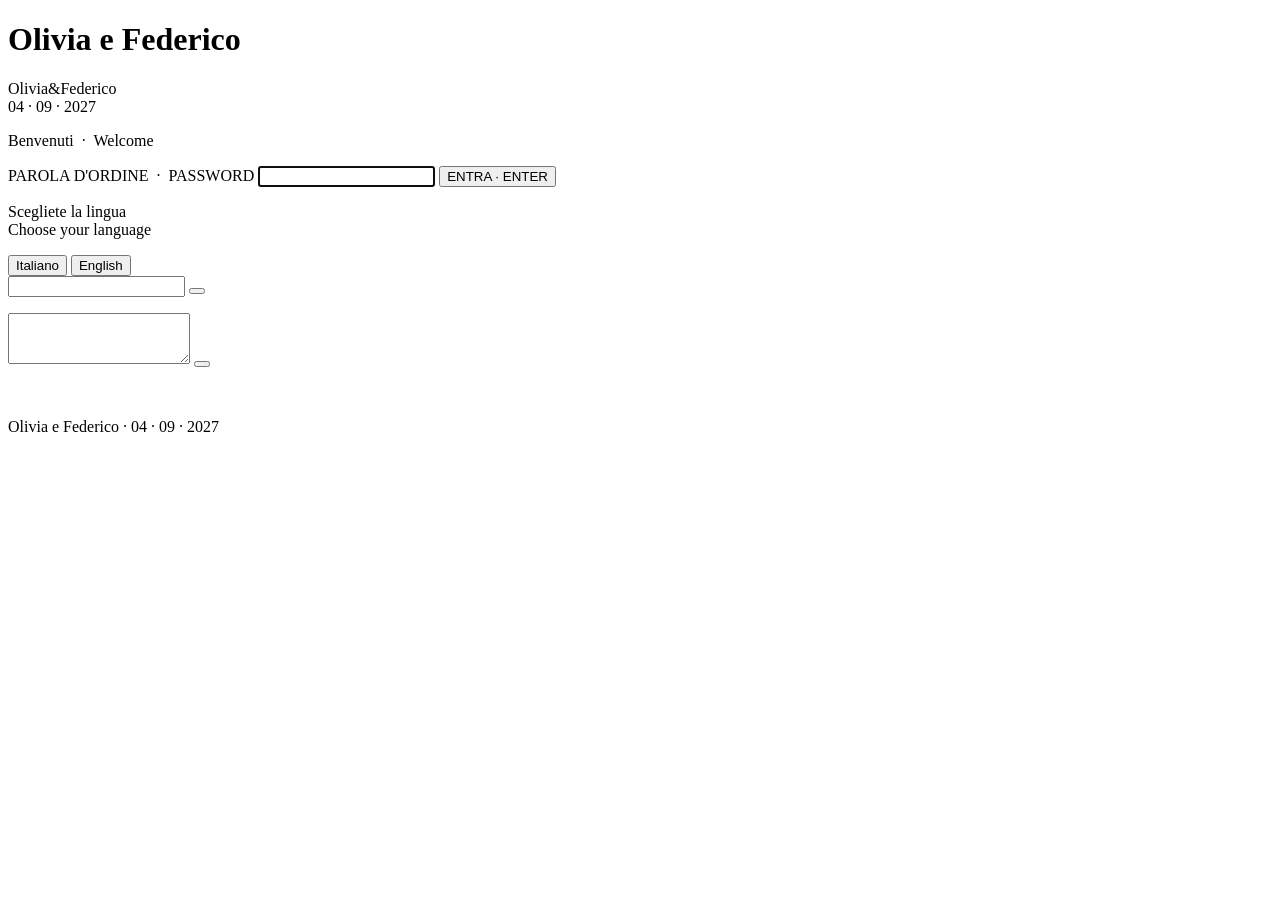
==== index.html @ d7fbd03f "Add files via upload" ====
<!DOCTYPE html>
<html xmlns="http://www.w3.org/1999/xhtml" lang="en" xml:lang="en"><head>

<meta charset="utf-8">
<meta name="generator" content="quarto-1.6.40">

<meta name="viewport" content="width=device-width, initial-scale=1.0, user-scalable=yes">


<title>Olivia &amp; Federico · 04.09.2027</title>
<style>
code{white-space: pre-wrap;}
span.smallcaps{font-variant: small-caps;}
div.columns{display: flex; gap: min(4vw, 1.5em);}
div.column{flex: auto; overflow-x: auto;}
div.hanging-indent{margin-left: 1.5em; text-indent: -1.5em;}
ul.task-list{list-style: none;}
ul.task-list li input[type="checkbox"] {
  width: 0.8em;
  margin: 0 0.8em 0.2em -1em; /* quarto-specific, see https://github.com/quarto-dev/quarto-cli/issues/4556 */ 
  vertical-align: middle;
}
</style>


<script src="site_libs/quarto-nav/quarto-nav.js"></script>
<link href="./images/plane.svg" rel="icon" type="image/svg+xml">
<script src="site_libs/clipboard/clipboard.min.js"></script>
<script src="site_libs/quarto-html/quarto.js"></script>
<script src="site_libs/quarto-html/popper.min.js"></script>
<script src="site_libs/quarto-html/tippy.umd.min.js"></script>
<link href="site_libs/quarto-html/tippy.css" rel="stylesheet">
<link href="site_libs/quarto-html/quarto-syntax-highlighting-549806ee2085284f45b00abea8c6df48.css" rel="stylesheet" id="quarto-text-highlighting-styles">
<script src="site_libs/bootstrap/bootstrap.min.js"></script>
<link href="site_libs/bootstrap/bootstrap-icons.css" rel="stylesheet">
<link href="site_libs/bootstrap/bootstrap-ee5cda136cd0806964773a102e6d880b.min.css" rel="stylesheet" append-hash="true" id="quarto-bootstrap" data-mode="light">
<link rel="stylesheet" href="assets/classic.css">
<script id="quarto-search-options" type="application/json">{
  "language": {
    "search-no-results-text": "No results",
    "search-matching-documents-text": "matching documents",
    "search-copy-link-title": "Copy link to search",
    "search-hide-matches-text": "Hide additional matches",
    "search-more-match-text": "more match in this document",
    "search-more-matches-text": "more matches in this document",
    "search-clear-button-title": "Clear",
    "search-text-placeholder": "",
    "search-detached-cancel-button-title": "Cancel",
    "search-submit-button-title": "Submit",
    "search-label": "Search"
  }
}</script>
<style>html{ scroll-behavior: smooth; }</style>


</head>

<body class="page-gate">

<div id="quarto-search-results"></div>
<!-- content -->
<div id="quarto-content" class="quarto-container page-columns page-rows-contents page-layout-full">
<!-- sidebar -->
<!-- margin-sidebar -->
    
<!-- main -->
<main class="content column-page" id="quarto-document-content">

<header id="title-block-header" class="quarto-title-block default">
<div class="quarto-title">
<h1 class="title">Olivia e Federico</h1>
</div>



<div class="quarto-title-meta column-page">

    
  
    
  </div>
  


</header>


<div class="gate">
  <div class="gate-card">
    <div class="names-script gate-script" role="img" aria-label="Olivia &amp; Federico"><span>Olivia</span><span class="amp">&amp;</span><span>Federico</span></div>
    <div class="gate-date">04 · 09 · 2027</div>

    <!-- STEP 1 · password -->
    <section class="step" id="step-pw">
      <p class="gate-lead">Benvenuti &nbsp;·&nbsp; Welcome</p>
      <form id="form-pw" autocomplete="off">
        <label for="pw" class="gate-label">PAROLA D'ORDINE &nbsp;·&nbsp; PASSWORD</label>
        <input id="pw" type="password" class="gate-input" autofocus>
        <p id="pw-err" class="gate-err" hidden>Non è quella giusta… riprovate! &nbsp;·&nbsp; Not quite… try again!</p>
        <button type="submit" class="btn-ink">ENTRA · ENTER</button>
      </form>
    </section>

    <!-- STEP 2 · language -->
    <section class="step" id="step-lang">
      <p class="gate-lead">Scegliete la lingua<br>Choose your language</p>
      <div class="lang-choice">
        <button type="button" data-lang="it"><img src="images/flag-it.svg" alt=""><span>Italiano</span></button>
        <button type="button" data-lang="en"><img src="images/flag-us.svg" alt=""><span>English</span></button>
      </div>
    </section>

    <!-- STEP 3 · who are you -->
    <section class="step" id="step-name">
      <form id="form-name" autocomplete="on">
        <label for="name" class="gate-label" data-t="name"></label>
        <input id="name" type="text" class="gate-input" data-ph="namePh" autocomplete="name">
        <p id="name-err" class="gate-err" hidden data-t="err"></p>
        <button type="submit" class="btn-ink" data-t="next"></button>
      </form>
    </section>

    <!-- STEP 4 · the fun question -->
    <section class="step" id="step-q">
      <p class="gate-hello" id="q-hello"></p>
      <form id="form-q">
        <label for="answer" class="gate-label" data-t="q"></label>
        <p class="gate-question" id="q-text"></p>
        <textarea id="answer" class="gate-input" rows="3" data-ph="ansPh"></textarea>
        <button type="submit" class="btn-ink" data-t="answerBtn"></button>
        <p><a href="#" id="skip" class="gate-skip" data-t="skip"></a></p>
      </form>
      <div id="q-result" hidden>
        <p class="gate-reply" id="q-reply"></p>
        <p class="gate-right" id="q-right" hidden></p>
        <button type="button" class="btn-ink" id="go" data-t="enter"></button>
      </div>
    </section>
  </div>
</div>



</main> <!-- /main -->
<script id="quarto-html-after-body" type="application/javascript">
window.document.addEventListener("DOMContentLoaded", function (event) {
  const toggleBodyColorMode = (bsSheetEl) => {
    const mode = bsSheetEl.getAttribute("data-mode");
    const bodyEl = window.document.querySelector("body");
    if (mode === "dark") {
      bodyEl.classList.add("quarto-dark");
      bodyEl.classList.remove("quarto-light");
    } else {
      bodyEl.classList.add("quarto-light");
      bodyEl.classList.remove("quarto-dark");
    }
  }
  const toggleBodyColorPrimary = () => {
    const bsSheetEl = window.document.querySelector("link#quarto-bootstrap");
    if (bsSheetEl) {
      toggleBodyColorMode(bsSheetEl);
    }
  }
  toggleBodyColorPrimary();  
  const isCodeAnnotation = (el) => {
    for (const clz of el.classList) {
      if (clz.startsWith('code-annotation-')) {                     
        return true;
      }
    }
    return false;
  }
  const onCopySuccess = function(e) {
    // button target
    const button = e.trigger;
    // don't keep focus
    button.blur();
    // flash "checked"
    button.classList.add('code-copy-button-checked');
    var currentTitle = button.getAttribute("title");
    button.setAttribute("title", "Copied!");
    let tooltip;
    if (window.bootstrap) {
      button.setAttribute("data-bs-toggle", "tooltip");
      button.setAttribute("data-bs-placement", "left");
      button.setAttribute("data-bs-title", "Copied!");
      tooltip = new bootstrap.Tooltip(button, 
        { trigger: "manual", 
          customClass: "code-copy-button-tooltip",
          offset: [0, -8]});
      tooltip.show();    
    }
    setTimeout(function() {
      if (tooltip) {
        tooltip.hide();
        button.removeAttribute("data-bs-title");
        button.removeAttribute("data-bs-toggle");
        button.removeAttribute("data-bs-placement");
      }
      button.setAttribute("title", currentTitle);
      button.classList.remove('code-copy-button-checked');
    }, 1000);
    // clear code selection
    e.clearSelection();
  }
  const getTextToCopy = function(trigger) {
      const codeEl = trigger.previousElementSibling.cloneNode(true);
      for (const childEl of codeEl.children) {
        if (isCodeAnnotation(childEl)) {
          childEl.remove();
        }
      }
      return codeEl.innerText;
  }
  const clipboard = new window.ClipboardJS('.code-copy-button:not([data-in-quarto-modal])', {
    text: getTextToCopy
  });
  clipboard.on('success', onCopySuccess);
  if (window.document.getElementById('quarto-embedded-source-code-modal')) {
    const clipboardModal = new window.ClipboardJS('.code-copy-button[data-in-quarto-modal]', {
      text: getTextToCopy,
      container: window.document.getElementById('quarto-embedded-source-code-modal')
    });
    clipboardModal.on('success', onCopySuccess);
  }
    var localhostRegex = new RegExp(/^(?:http|https):\/\/localhost\:?[0-9]*\//);
    var mailtoRegex = new RegExp(/^mailto:/);
      var filterRegex = new RegExp('/' + window.location.host + '/');
    var isInternal = (href) => {
        return filterRegex.test(href) || localhostRegex.test(href) || mailtoRegex.test(href);
    }
    // Inspect non-navigation links and adorn them if external
 	var links = window.document.querySelectorAll('a[href]:not(.nav-link):not(.navbar-brand):not(.toc-action):not(.sidebar-link):not(.sidebar-item-toggle):not(.pagination-link):not(.no-external):not([aria-hidden]):not(.dropdown-item):not(.quarto-navigation-tool):not(.about-link)');
    for (var i=0; i<links.length; i++) {
      const link = links[i];
      if (!isInternal(link.href)) {
        // undo the damage that might have been done by quarto-nav.js in the case of
        // links that we want to consider external
        if (link.dataset.originalHref !== undefined) {
          link.href = link.dataset.originalHref;
        }
      }
    }
  function tippyHover(el, contentFn, onTriggerFn, onUntriggerFn) {
    const config = {
      allowHTML: true,
      maxWidth: 500,
      delay: 100,
      arrow: false,
      appendTo: function(el) {
          return el.parentElement;
      },
      interactive: true,
      interactiveBorder: 10,
      theme: 'quarto',
      placement: 'bottom-start',
    };
    if (contentFn) {
      config.content = contentFn;
    }
    if (onTriggerFn) {
      config.onTrigger = onTriggerFn;
    }
    if (onUntriggerFn) {
      config.onUntrigger = onUntriggerFn;
    }
    window.tippy(el, config); 
  }
  const noterefs = window.document.querySelectorAll('a[role="doc-noteref"]');
  for (var i=0; i<noterefs.length; i++) {
    const ref = noterefs[i];
    tippyHover(ref, function() {
      // use id or data attribute instead here
      let href = ref.getAttribute('data-footnote-href') || ref.getAttribute('href');
      try { href = new URL(href).hash; } catch {}
      const id = href.replace(/^#\/?/, "");
      const note = window.document.getElementById(id);
      if (note) {
        return note.innerHTML;
      } else {
        return "";
      }
    });
  }
  const xrefs = window.document.querySelectorAll('a.quarto-xref');
  const processXRef = (id, note) => {
    // Strip column container classes
    const stripColumnClz = (el) => {
      el.classList.remove("page-full", "page-columns");
      if (el.children) {
        for (const child of el.children) {
          stripColumnClz(child);
        }
      }
    }
    stripColumnClz(note)
    if (id === null || id.startsWith('sec-')) {
      // Special case sections, only their first couple elements
      const container = document.createElement("div");
      if (note.children && note.children.length > 2) {
        container.appendChild(note.children[0].cloneNode(true));
        for (let i = 1; i < note.children.length; i++) {
          const child = note.children[i];
          if (child.tagName === "P" && child.innerText === "") {
            continue;
          } else {
            container.appendChild(child.cloneNode(true));
            break;
          }
        }
        if (window.Quarto?.typesetMath) {
          window.Quarto.typesetMath(container);
        }
        return container.innerHTML
      } else {
        if (window.Quarto?.typesetMath) {
          window.Quarto.typesetMath(note);
        }
        return note.innerHTML;
      }
    } else {
      // Remove any anchor links if they are present
      const anchorLink = note.querySelector('a.anchorjs-link');
      if (anchorLink) {
        anchorLink.remove();
      }
      if (window.Quarto?.typesetMath) {
        window.Quarto.typesetMath(note);
      }
      if (note.classList.contains("callout")) {
        return note.outerHTML;
      } else {
        return note.innerHTML;
      }
    }
  }
  for (var i=0; i<xrefs.length; i++) {
    const xref = xrefs[i];
    tippyHover(xref, undefined, function(instance) {
      instance.disable();
      let url = xref.getAttribute('href');
      let hash = undefined; 
      if (url.startsWith('#')) {
        hash = url;
      } else {
        try { hash = new URL(url).hash; } catch {}
      }
      if (hash) {
        const id = hash.replace(/^#\/?/, "");
        const note = window.document.getElementById(id);
        if (note !== null) {
          try {
            const html = processXRef(id, note.cloneNode(true));
            instance.setContent(html);
          } finally {
            instance.enable();
            instance.show();
          }
        } else {
          // See if we can fetch this
          fetch(url.split('#')[0])
          .then(res => res.text())
          .then(html => {
            const parser = new DOMParser();
            const htmlDoc = parser.parseFromString(html, "text/html");
            const note = htmlDoc.getElementById(id);
            if (note !== null) {
              const html = processXRef(id, note);
              instance.setContent(html);
            } 
          }).finally(() => {
            instance.enable();
            instance.show();
          });
        }
      } else {
        // See if we can fetch a full url (with no hash to target)
        // This is a special case and we should probably do some content thinning / targeting
        fetch(url)
        .then(res => res.text())
        .then(html => {
          const parser = new DOMParser();
          const htmlDoc = parser.parseFromString(html, "text/html");
          const note = htmlDoc.querySelector('main.content');
          if (note !== null) {
            // This should only happen for chapter cross references
            // (since there is no id in the URL)
            // remove the first header
            if (note.children.length > 0 && note.children[0].tagName === "HEADER") {
              note.children[0].remove();
            }
            const html = processXRef(null, note);
            instance.setContent(html);
          } 
        }).finally(() => {
          instance.enable();
          instance.show();
        });
      }
    }, function(instance) {
    });
  }
      let selectedAnnoteEl;
      const selectorForAnnotation = ( cell, annotation) => {
        let cellAttr = 'data-code-cell="' + cell + '"';
        let lineAttr = 'data-code-annotation="' +  annotation + '"';
        const selector = 'span[' + cellAttr + '][' + lineAttr + ']';
        return selector;
      }
      const selectCodeLines = (annoteEl) => {
        const doc = window.document;
        const targetCell = annoteEl.getAttribute("data-target-cell");
        const targetAnnotation = annoteEl.getAttribute("data-target-annotation");
        const annoteSpan = window.document.querySelector(selectorForAnnotation(targetCell, targetAnnotation));
        const lines = annoteSpan.getAttribute("data-code-lines").split(",");
        const lineIds = lines.map((line) => {
          return targetCell + "-" + line;
        })
        let top = null;
        let height = null;
        let parent = null;
        if (lineIds.length > 0) {
            //compute the position of the single el (top and bottom and make a div)
            const el = window.document.getElementById(lineIds[0]);
            top = el.offsetTop;
            height = el.offsetHeight;
            parent = el.parentElement.parentElement;
          if (lineIds.length > 1) {
            const lastEl = window.document.getElementById(lineIds[lineIds.length - 1]);
            const bottom = lastEl.offsetTop + lastEl.offsetHeight;
            height = bottom - top;
          }
          if (top !== null && height !== null && parent !== null) {
            // cook up a div (if necessary) and position it 
            let div = window.document.getElementById("code-annotation-line-highlight");
            if (div === null) {
              div = window.document.createElement("div");
              div.setAttribute("id", "code-annotation-line-highlight");
              div.style.position = 'absolute';
              parent.appendChild(div);
            }
            div.style.top = top - 2 + "px";
            div.style.height = height + 4 + "px";
            div.style.left = 0;
            let gutterDiv = window.document.getElementById("code-annotation-line-highlight-gutter");
            if (gutterDiv === null) {
              gutterDiv = window.document.createElement("div");
              gutterDiv.setAttribute("id", "code-annotation-line-highlight-gutter");
              gutterDiv.style.position = 'absolute';
              const codeCell = window.document.getElementById(targetCell);
              const gutter = codeCell.querySelector('.code-annotation-gutter');
              gutter.appendChild(gutterDiv);
            }
            gutterDiv.style.top = top - 2 + "px";
            gutterDiv.style.height = height + 4 + "px";
          }
          selectedAnnoteEl = annoteEl;
        }
      };
      const unselectCodeLines = () => {
        const elementsIds = ["code-annotation-line-highlight", "code-annotation-line-highlight-gutter"];
        elementsIds.forEach((elId) => {
          const div = window.document.getElementById(elId);
          if (div) {
            div.remove();
          }
        });
        selectedAnnoteEl = undefined;
      };
        // Handle positioning of the toggle
    window.addEventListener(
      "resize",
      throttle(() => {
        elRect = undefined;
        if (selectedAnnoteEl) {
          selectCodeLines(selectedAnnoteEl);
        }
      }, 10)
    );
    function throttle(fn, ms) {
    let throttle = false;
    let timer;
      return (...args) => {
        if(!throttle) { // first call gets through
            fn.apply(this, args);
            throttle = true;
        } else { // all the others get throttled
            if(timer) clearTimeout(timer); // cancel #2
            timer = setTimeout(() => {
              fn.apply(this, args);
              timer = throttle = false;
            }, ms);
        }
      };
    }
      // Attach click handler to the DT
      const annoteDls = window.document.querySelectorAll('dt[data-target-cell]');
      for (const annoteDlNode of annoteDls) {
        annoteDlNode.addEventListener('click', (event) => {
          const clickedEl = event.target;
          if (clickedEl !== selectedAnnoteEl) {
            unselectCodeLines();
            const activeEl = window.document.querySelector('dt[data-target-cell].code-annotation-active');
            if (activeEl) {
              activeEl.classList.remove('code-annotation-active');
            }
            selectCodeLines(clickedEl);
            clickedEl.classList.add('code-annotation-active');
          } else {
            // Unselect the line
            unselectCodeLines();
            clickedEl.classList.remove('code-annotation-active');
          }
        });
      }
  const findCites = (el) => {
    const parentEl = el.parentElement;
    if (parentEl) {
      const cites = parentEl.dataset.cites;
      if (cites) {
        return {
          el,
          cites: cites.split(' ')
        };
      } else {
        return findCites(el.parentElement)
      }
    } else {
      return undefined;
    }
  };
  var bibliorefs = window.document.querySelectorAll('a[role="doc-biblioref"]');
  for (var i=0; i<bibliorefs.length; i++) {
    const ref = bibliorefs[i];
    const citeInfo = findCites(ref);
    if (citeInfo) {
      tippyHover(citeInfo.el, function() {
        var popup = window.document.createElement('div');
        citeInfo.cites.forEach(function(cite) {
          var citeDiv = window.document.createElement('div');
          citeDiv.classList.add('hanging-indent');
          citeDiv.classList.add('csl-entry');
          var biblioDiv = window.document.getElementById('ref-' + cite);
          if (biblioDiv) {
            citeDiv.innerHTML = biblioDiv.innerHTML;
          }
          popup.appendChild(citeDiv);
        });
        return popup.innerHTML;
      });
    }
  }
});
</script>
</div> <!-- /content -->
<footer class="footer">
  <div class="nav-footer">
    <div class="nav-footer-left">
      &nbsp;
    </div>   
    <div class="nav-footer-center">
<p>Olivia e Federico · 04 · 09 · 2027</p>
</div>
    <div class="nav-footer-right">
      &nbsp;
    </div>
  </div>
</footer>
<script src="assets/guests.js"></script>
<script src="assets/guests-data.js"></script>
<script src="assets/site.js"></script>




<script src="site_libs/quarto-html/zenscroll-min.js"></script>
</body></html>
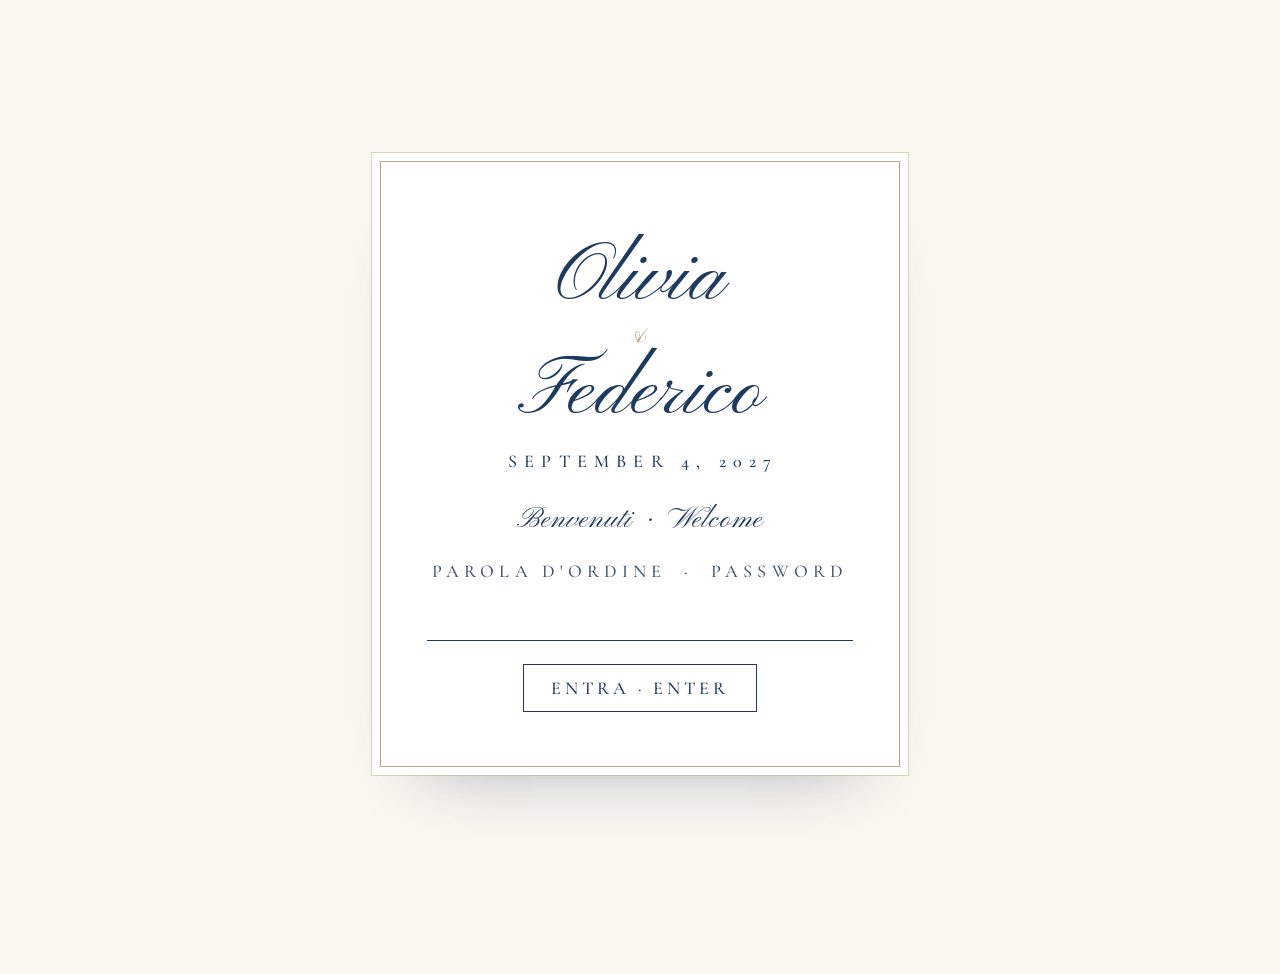
==== commit 3f526a75: "Spell out the date, use Olivia & Federico everywhere, remove Mela question and old honeymoon search " ====
--- a/index.html
+++ b/index.html
@@ -7,7 +7,7 @@
 <meta name="viewport" content="width=device-width, initial-scale=1.0, user-scalable=yes">
 
 
-<title>Olivia &amp; Federico · 04.09.2027</title>
+<title>Olivia &amp; Federico · September 4, 2027</title>
 <style>
 code{white-space: pre-wrap;}
 span.smallcaps{font-variant: small-caps;}
@@ -68,7 +68,7 @@
 
 <header id="title-block-header" class="quarto-title-block default">
 <div class="quarto-title">
-<h1 class="title">Olivia e Federico</h1>
+<h1 class="title">Olivia &amp; Federico</h1>
 </div>
 
 
@@ -88,7 +88,7 @@
 <div class="gate">
   <div class="gate-card">
     <div class="names-script gate-script" role="img" aria-label="Olivia &amp; Federico"><span>Olivia</span><span class="amp">&amp;</span><span>Federico</span></div>
-    <div class="gate-date">04 · 09 · 2027</div>
+    <div class="gate-date">SEPTEMBER 4, 2027</div>
 
     <!-- STEP 1 · password -->
     <section class="step" id="step-pw">
@@ -559,7 +559,7 @@
       &nbsp;
     </div>   
     <div class="nav-footer-center">
-<p>Olivia e Federico · 04 · 09 · 2027</p>
+<p>Olivia &amp; Federico · September 4, 2027</p>
 </div>
     <div class="nav-footer-right">
       &nbsp;
--- a/site_libs/quarto-html/tippy.css
+++ b/site_libs/quarto-html/tippy.css
@@ -0,0 +1 @@
+.tippy-box[data-animation=fade][data-state=hidden]{opacity:0}[data-tippy-root]{max-width:calc(100vw - 10px)}.tippy-box{position:relative;background-color:#333;color:#fff;border-radius:4px;font-size:14px;line-height:1.4;white-space:normal;outline:0;transition-property:transform,visibility,opacity}.tippy-box[data-placement^=top]>.tippy-arrow{bottom:0}.tippy-box[data-placement^=top]>.tippy-arrow:before{bottom:-7px;left:0;border-width:8px 8px 0;border-top-color:initial;transform-origin:center top}.tippy-box[data-placement^=bottom]>.tippy-arrow{top:0}.tippy-box[data-placement^=bottom]>.tippy-arrow:before{top:-7px;left:0;border-width:0 8px 8px;border-bottom-color:initial;transform-origin:center bottom}.tippy-box[data-placement^=left]>.tippy-arrow{right:0}.tippy-box[data-placement^=left]>.tippy-arrow:before{border-width:8px 0 8px 8px;border-left-color:initial;right:-7px;transform-origin:center left}.tippy-box[data-placement^=right]>.tippy-arrow{left:0}.tippy-box[data-placement^=right]>.tippy-arrow:before{left:-7px;border-width:8px 8px 8px 0;border-right-color:initial;transform-origin:center right}.tippy-box[data-inertia][data-state=visible]{transition-timing-function:cubic-bezier(.54,1.5,.38,1.11)}.tippy-arrow{width:16px;height:16px;color:#333}.tippy-arrow:before{content:"";position:absolute;border-color:transparent;border-style:solid}.tippy-content{position:relative;padding:5px 9px;z-index:1}
--- a/site_libs/quarto-html/quarto-syntax-highlighting-549806ee2085284f45b00abea8c6df48.css
+++ b/site_libs/quarto-html/quarto-syntax-highlighting-549806ee2085284f45b00abea8c6df48.css
@@ -0,0 +1,205 @@
+/* quarto syntax highlight colors */
+:root {
+  --quarto-hl-ot-color: #003B4F;
+  --quarto-hl-at-color: #657422;
+  --quarto-hl-ss-color: #20794D;
+  --quarto-hl-an-color: #5E5E5E;
+  --quarto-hl-fu-color: #4758AB;
+  --quarto-hl-st-color: #20794D;
+  --quarto-hl-cf-color: #003B4F;
+  --quarto-hl-op-color: #5E5E5E;
+  --quarto-hl-er-color: #AD0000;
+  --quarto-hl-bn-color: #AD0000;
+  --quarto-hl-al-color: #AD0000;
+  --quarto-hl-va-color: #111111;
+  --quarto-hl-bu-color: inherit;
+  --quarto-hl-ex-color: inherit;
+  --quarto-hl-pp-color: #AD0000;
+  --quarto-hl-in-color: #5E5E5E;
+  --quarto-hl-vs-color: #20794D;
+  --quarto-hl-wa-color: #5E5E5E;
+  --quarto-hl-do-color: #5E5E5E;
+  --quarto-hl-im-color: #00769E;
+  --quarto-hl-ch-color: #20794D;
+  --quarto-hl-dt-color: #AD0000;
+  --quarto-hl-fl-color: #AD0000;
+  --quarto-hl-co-color: #5E5E5E;
+  --quarto-hl-cv-color: #5E5E5E;
+  --quarto-hl-cn-color: #8f5902;
+  --quarto-hl-sc-color: #5E5E5E;
+  --quarto-hl-dv-color: #AD0000;
+  --quarto-hl-kw-color: #003B4F;
+}
+
+/* other quarto variables */
+:root {
+  --quarto-font-monospace: SFMono-Regular, Menlo, Monaco, Consolas, "Liberation Mono", "Courier New", monospace;
+}
+
+pre > code.sourceCode > span {
+  color: #003B4F;
+}
+
+code span {
+  color: #003B4F;
+}
+
+code.sourceCode > span {
+  color: #003B4F;
+}
+
+div.sourceCode,
+div.sourceCode pre.sourceCode {
+  color: #003B4F;
+}
+
+code span.ot {
+  color: #003B4F;
+  font-style: inherit;
+}
+
+code span.at {
+  color: #657422;
+  font-style: inherit;
+}
+
+code span.ss {
+  color: #20794D;
+  font-style: inherit;
+}
+
+code span.an {
+  color: #5E5E5E;
+  font-style: inherit;
+}
+
+code span.fu {
+  color: #4758AB;
+  font-style: inherit;
+}
+
+code span.st {
+  color: #20794D;
+  font-style: inherit;
+}
+
+code span.cf {
+  color: #003B4F;
+  font-weight: bold;
+  font-style: inherit;
+}
+
+code span.op {
+  color: #5E5E5E;
+  font-style: inherit;
+}
+
+code span.er {
+  color: #AD0000;
+  font-style: inherit;
+}
+
+code span.bn {
+  color: #AD0000;
+  font-style: inherit;
+}
+
+code span.al {
+  color: #AD0000;
+  font-style: inherit;
+}
+
+code span.va {
+  color: #111111;
+  font-style: inherit;
+}
+
+code span.bu {
+  font-style: inherit;
+}
+
+code span.ex {
+  font-style: inherit;
+}
+
+code span.pp {
+  color: #AD0000;
+  font-style: inherit;
+}
+
+code span.in {
+  color: #5E5E5E;
+  font-style: inherit;
+}
+
+code span.vs {
+  color: #20794D;
+  font-style: inherit;
+}
+
+code span.wa {
+  color: #5E5E5E;
+  font-style: italic;
+}
+
+code span.do {
+  color: #5E5E5E;
+  font-style: italic;
+}
+
+code span.im {
+  color: #00769E;
+  font-style: inherit;
+}
+
+code span.ch {
+  color: #20794D;
+  font-style: inherit;
+}
+
+code span.dt {
+  color: #AD0000;
+  font-style: inherit;
+}
+
+code span.fl {
+  color: #AD0000;
+  font-style: inherit;
+}
+
+code span.co {
+  color: #5E5E5E;
+  font-style: inherit;
+}
+
+code span.cv {
+  color: #5E5E5E;
+  font-style: italic;
+}
+
+code span.cn {
+  color: #8f5902;
+  font-style: inherit;
+}
+
+code span.sc {
+  color: #5E5E5E;
+  font-style: inherit;
+}
+
+code span.dv {
+  color: #AD0000;
+  font-style: inherit;
+}
+
+code span.kw {
+  color: #003B4F;
+  font-weight: bold;
+  font-style: inherit;
+}
+
+.prevent-inlining {
+  content: "</";
+}
+
+/*# sourceMappingURL=ae99138f4fbc2fb4c9f5e5cd69c22459.css.map */
--- a/assets/classic.css
+++ b/assets/classic.css
@@ -0,0 +1,533 @@
+/* =====================================================================
+   Classic invitation theme
+   Ivory paper, navy ink, fine gold hairlines; Cormorant Garamond for
+   Pinyon Script (copperplate) for titles, Cormorant Garamond for capitals, labels and text. Three text sizes only: --t-lg, --t-md, --t-sm.
+   Loaded after styles.scss on every page (_quarto.yml → css), so it
+   overrides the original illustrated look. Change the palette here.
+   ===================================================================== */
+@import url('https://fonts.googleapis.com/css2?family=Cormorant+Garamond:ital,wght@0,300;0,400;0,500;1,300;1,400&family=Pinyon+Script&family=Parisienne&display=swap');
+
+:root {
+  --paper: #FAF7F0;      /* ivory card stock */
+  --paper-2: #F3EEE4;    /* a shade deeper, for alternate sections */
+  --ink: #1E3A5F;        /* navy ink */
+  --ink-soft: #3E5672;
+  --text: #2B3A4A;
+  --gold: #B9A57A;       /* hairlines and ornaments */
+  --gold-soft: rgba(185, 165, 122, .45);
+  --script: "Pinyon Script", "Parisienne", cursive;   /* ✎ the calligraphy (copperplate) */
+  --caps: "Cormorant Garamond", Georgia, serif;      /* ✎ the capitals, labels and text */
+}
+
+body, .quarto-container, main.content { background: var(--paper) !important; color: var(--text); }
+body { font-family: "EB Garamond", Georgia, serif; }
+
+/* ---------- no cartoon bits ---------- */
+.runners, .runners--couple, .story-runner, .paws, .wave-divider,
+.gate-bg, .gate-ill, .gate-video, .explore-banner { display: none !important; }
+.topnav::after, .navbar::after, .nav-footer::before { display: none !important; background: none !important; }
+.wash-sky::before, .wash-sand::before { background: var(--paper-2) !important; }
+.wash-sky::before, .wash-sand::before { border-top: 1px solid var(--gold-soft); border-bottom: 1px solid var(--gold-soft); }
+
+/* ---------- menu ---------- */
+.topnav {
+  background: rgba(250, 247, 240, .97) !important; backdrop-filter: none;
+  border-bottom: 1px solid var(--gold-soft);
+  font-family: var(--caps); letter-spacing: .14em; text-transform: uppercase; font-size: .86rem; font-weight: 500;
+}
+.topnav a { color: var(--ink) !important; }
+.topnav .brand { font-family: var(--script); text-transform: none; letter-spacing: 0; font-size: 1.9rem; font-weight: 400; }
+.topnav .links a.current { border-bottom: 1px solid var(--gold); }
+.topnav .rsvp-link { border: 1px solid var(--ink); border-radius: 0; padding: .15rem .9rem; }
+.topnav .rsvp-link:hover, .topnav .rsvp-link.current { background: var(--ink); color: var(--paper) !important; }
+.topnav .lang-switch { border: 1px solid var(--gold-soft); border-radius: 0; }
+.topnav .burger span { background: var(--ink); }
+
+/* ---------- headings and sections ---------- */
+.sala > h2, .sala h2 {
+  font-family: var(--caps) !important; font-weight: 300; font-style: normal;
+  font-size: clamp(2.3rem, 5vw, 3.3rem); letter-spacing: .02em; color: var(--ink); line-height: 1.15;
+  margin: .2rem 0 1.6rem;
+}
+.sala > h2::after, .sala h2::after, .ornament {
+  content: ""; display: block; width: 140px; height: 12px; margin: .9rem auto 0;
+  background: url("data:image/svg+xml,%3Csvg xmlns='http://www.w3.org/2000/svg' viewBox='0 0 140 12'%3E%3Cpath d='M0 6H58M82 6H140' stroke='%23B9A57A' stroke-width='1'/%3E%3Cpath d='M70 1L75 6L70 11L65 6Z' fill='none' stroke='%23B9A57A' stroke-width='1'/%3E%3Ccircle cx='61' cy='6' r='1' fill='%23B9A57A'/%3E%3Ccircle cx='79' cy='6' r='1' fill='%23B9A57A'/%3E%3C/svg%3E") center / contain no-repeat;
+}
+.sala-label, .esp-kicker {
+  font-family: var(--caps); text-transform: uppercase; letter-spacing: .32em;
+  font-size: .8rem; font-weight: 500; color: var(--gold) !important; filter: none;
+}
+.lead-text { color: var(--ink-soft); font-size: 1.12rem; }
+h3 { font-family: var(--caps); }
+
+/* ---------- buttons ---------- */
+.btn-ink {
+  font-family: var(--caps); text-transform: uppercase; letter-spacing: .2em; font-weight: 500; font-size: .85rem;
+  border: 1px solid var(--ink); border-radius: 0; color: var(--ink); padding: .5rem 1.4rem; background: transparent;
+}
+.btn-ink:hover, .btn-ink.btn-solid, .rsvp-send { background: var(--ink); color: var(--paper); border-color: var(--ink); }
+.btn-ink.btn-solid:hover, .rsvp-send:hover { background: transparent; color: var(--ink); }
+
+/* ---------- home: the invitation ---------- */
+.hero { padding: 4.5rem 1rem 0; }
+.hero .invitation {
+  max-width: 640px; margin: 0 auto; padding: 3.2rem 2rem 2.8rem; background: #fff;
+  border: 1px solid var(--gold); outline: 1px solid var(--gold-soft); outline-offset: 7px;
+  box-shadow: 0 30px 60px -40px rgba(30, 58, 95, .35);
+}
+.hero .hello { font-family: var(--caps); font-style: italic; font-size: 1.35rem; color: var(--ink-soft); }
+.hero .invite-line, .hero .date, .hero .place {
+  font-family: var(--caps); text-transform: uppercase; color: var(--ink); background: none; font-weight: 500;
+}
+.hero .invite-line { letter-spacing: .3em; font-size: .9rem; line-height: 1.9; }
+.hero .names { width: min(460px, 80vw); margin: 1rem auto .2rem; }
+.hero .date { display: block; letter-spacing: .32em; font-size: 1.15rem; margin: .4rem 0 .5rem; padding: 0; }
+.hero .place { letter-spacing: .28em; font-size: .82rem; color: var(--ink-soft); }
+.hero .countdown { margin-top: 2rem; gap: clamp(1.4rem, 5vw, 3rem); }
+.countdown .num { font-family: var(--caps); font-weight: 300; font-size: 2.6rem; color: var(--ink); }
+.countdown .lbl { font-family: var(--caps); letter-spacing: .25em; font-size: .7rem; color: var(--gold); opacity: 1; }
+.hero-rsvp { margin-top: 2rem; }
+.hero-rsvp .by { font-family: var(--caps); color: var(--ink-soft); }
+.hero-photo { margin: 4rem calc(50% - 50vw) 0; height: min(62vh, 640px); overflow: hidden; position: relative; }
+.hero-photo img { width: 100%; height: 100%; object-fit: cover; display: block; }
+.hero-photo figcaption {
+  position: absolute; left: 0; right: 0; bottom: 1.4rem; text-align: center; color: #fff;
+  font-family: var(--caps); text-transform: uppercase; letter-spacing: .32em; font-size: .8rem;
+  text-shadow: 0 1px 8px rgba(0,0,0,.35);
+}
+
+/* ---------- the day ---------- */
+.event + .event { border-left-color: var(--gold-soft) !important; }
+.events.three .event + .event { border-top-color: var(--gold-soft) !important; }
+.event h3, .info-card h3 { font-family: var(--caps) !important; font-weight: 500; color: var(--ink); }
+.event .time { font-family: var(--caps); color: var(--gold); letter-spacing: .2em; font-weight: 500; }
+.event img.icon { opacity: .85; }
+.eve-note { color: var(--ink-soft); }
+
+/* ---------- cards: straight photo mounts ---------- */
+a.hall .canvas, .frame .canvas, .story-canvas {
+  transform: none !important; border: 0; outline: 1px solid var(--gold-soft); outline-offset: 6px;
+  background: #fff; padding: 10px; box-shadow: 0 22px 40px -30px rgba(30, 58, 95, .5);
+}
+a.hall .canvas { aspect-ratio: 4 / 5; }
+a.hall:hover .canvas { transform: translateY(-3px) !important; }
+a.hall .placard { background: none; border: 0; }
+a.hall .placard .t { font-family: var(--caps); font-size: 1.7rem; font-weight: 400; color: var(--ink); }
+a.hall .placard .s { color: var(--ink-soft); }
+.placard { border-color: var(--gold-soft); }
+.placard .m { font-family: var(--caps); color: var(--gold); text-transform: uppercase; letter-spacing: .25em; }
+
+/* ---------- info cards, schedule, todo notes ---------- */
+.info-card { border: 1px solid var(--gold-soft); border-radius: 0; background: #fff; }
+.info-card h3 { letter-spacing: .22em; font-size: 1.1rem; text-transform: uppercase; }
+.info-card .hotels a { font-family: var(--caps); color: var(--ink); }
+.info-card .hotels li { border-bottom-color: var(--gold-soft); }
+.programma h3 { font-family: var(--caps); font-style: italic; font-weight: 400; color: var(--ink); font-size: 1.8rem; }
+.programma ul, .programma li { border-color: var(--gold-soft); }
+.programma .pt { font-family: var(--caps); color: var(--gold); font-weight: 500; }
+.programma .pw strong { font-family: var(--caps); text-transform: uppercase; letter-spacing: .16em; font-size: .95rem; }
+.todo { border: 1px dashed var(--gold); border-radius: 0; color: var(--ink-soft); }
+
+/* ---------- contacts / footer ---------- */
+.contacts .who { font-family: var(--caps); font-style: italic; font-size: 2rem; color: var(--ink); }
+.signoff { font-family: var(--script); color: var(--ink); font-size: 3.2rem; }
+.nav-footer { border-top: 1px solid var(--gold-soft) !important; background: var(--paper);
+  font-family: var(--caps); text-transform: uppercase; letter-spacing: .3em; color: var(--ink); font-size: .8rem; }
+
+/* ---------- entry page: an invitation card on ivory ---------- */
+.gate { background: var(--paper); padding-bottom: 2rem !important; }
+.gate-card {
+  background: #fff !important; border: 1px solid var(--gold) !important; border-radius: 0 !important;
+  box-shadow: 0 0 0 8px #fff, 0 0 0 9px var(--gold-soft), 0 40px 70px -45px rgba(30, 58, 95, .45) !important;
+  padding: 3rem 2.4rem 2.6rem !important;
+}
+.gate-date { background: none !important; font-family: var(--caps); color: var(--ink); letter-spacing: .4em; font-weight: 500; }
+.gate-lead, .gate-hello { font-family: var(--caps) !important; font-style: italic; color: var(--ink) !important; font-size: 1.7rem !important; }
+.gate-label { font-family: var(--caps); text-transform: uppercase; letter-spacing: .28em; font-size: .8rem; color: var(--ink-soft); }
+.gate-input { border: 0 !important; border-bottom: 1px solid var(--gold) !important; border-radius: 0 !important; background: transparent !important; box-shadow: none !important; }
+.gate-input:focus { border-bottom-color: var(--ink) !important; }
+textarea.gate-input { border: 1px solid var(--gold-soft) !important; }
+.lang-choice button { border: 1px solid var(--gold-soft); border-radius: 0; font-family: var(--caps); text-transform: uppercase; letter-spacing: .2em; color: var(--ink); background: #fff; }
+.lang-choice button:hover { border-color: var(--ink); }
+
+/* ---------- RSVP ---------- */
+.rsvp-card { border: 1px solid var(--gold) !important; outline-color: var(--gold-soft) !important; border-radius: 0 !important; }
+.rsvp-label, .rsvp-summary { font-family: var(--caps); text-transform: uppercase; letter-spacing: .2em; font-size: .85rem; font-weight: 500; color: var(--ink); }
+.rsvp-input { border-radius: 0 !important; border-color: var(--gold-soft) !important; background: var(--paper) !important; }
+.rsvp-choice span { border-radius: 0 !important; border-color: var(--gold-soft) !important; font-family: var(--caps) !important; font-style: italic; font-size: 1.35rem !important; color: var(--ink) !important; }
+.rsvp-choice input:checked + span { background: var(--ink) !important; color: var(--paper) !important; }
+.rsvp-done-title { font-family: var(--caps) !important; font-style: italic; color: var(--ink) !important; }
+.rsvp-summary { background: none !important; }
+
+/* ---------- our story ---------- */
+.story { --st-ink: var(--ink); --st-navy: var(--ink-soft); --st-sky: var(--gold-soft); --st-mist: var(--paper-2); }
+.story-date { font-family: var(--caps) !important; font-style: italic; font-weight: 400; }
+.story-meta { font-family: var(--caps); border-color: var(--gold-soft); color: var(--gold); text-transform: uppercase; letter-spacing: .2em; }
+.story-item { border-left: 1px solid var(--gold-soft) !important; }
+
+/* ---------- fit: menu on laptops, invitation on phones ---------- */
+.topnav .links { gap: 1.1rem; }
+@media (min-width: 1051px) and (max-width: 1320px) {
+  .topnav { font-size: .76rem; letter-spacing: .1em; }
+  .topnav .links { gap: .85rem; }
+  .topnav .brand { font-size: 1.6rem; }
+}
+@media (max-width: 1050px) { .topnav .links { background: var(--paper); } }
+@media (max-width: 560px) {
+  .hero { padding-top: 2.5rem; }
+  .hero .invitation { padding: 2.4rem 1.1rem 2.2rem; outline-offset: 5px; }
+  .hero .invite-line { letter-spacing: .18em; font-size: .8rem; }
+  .hero .date { letter-spacing: .14em; font-size: 1rem; }
+  .hero .place { letter-spacing: .14em; font-size: .74rem; }
+  .btn-ink { letter-spacing: .14em; }
+  .hero-photo { height: 46vh; margin-top: 2.5rem; }
+}
+
+/* ---------- our story: straight, light photo mounts (story.css loads later, hence !important) ---------- */
+.story-canvas { border: 0 !important; outline: 1px solid var(--gold-soft) !important; outline-offset: 6px !important; padding: 10px !important;
+  box-shadow: 0 22px 40px -30px rgba(30, 58, 95, .5) !important; transform: none !important; }
+.story-date { color: var(--ink) !important; }
+.story-meta { background: #fff !important; }
+.hero-rsvp .btn-ink { font-size: .9rem; padding: .6rem 2rem; }
+@media (max-width: 560px) { .hero .date { letter-spacing: .1em; font-size: .92rem; } }
+.hero-photo img { object-position: 50% 30%; }
+.hero-photo { height: auto !important; }
+.hero-photo img { height: min(62vh, 640px); }
+.hero-photo figcaption { position: static; color: var(--gold); text-shadow: none; padding: .9rem 1rem 0; font-size: .74rem; }
+@media (max-width: 560px) { .hero-photo img { height: 42vh; } }
+.contacts a { color: var(--ink); text-decoration: none; border-bottom: 1px solid var(--gold-soft); }
+.contacts a:hover { border-bottom-color: var(--ink); }
+
+/* =====================================================================
+   Formal calligraphy, like a printed ceremony card:
+   spaced serif capitals · large flourished script · spaced capitals
+   ===================================================================== */
+.names-script { font-family: var(--script); color: var(--ink); font-weight: 400; line-height: .95; margin: 1.2rem 0 .4rem; }
+.names-script span { display: block; font-size: clamp(3.6rem, 9vw, 5.6rem); }
+.names-script .amp { font-size: clamp(2rem, 4.5vw, 2.8rem); line-height: 1; margin: .1rem 0 .25rem; color: var(--gold); }
+.gate-script span { font-size: clamp(3rem, 8vw, 4.4rem); }
+.gate-script .amp { font-size: 2rem; }
+.sala > h2, .sala h2 {
+  font-family: var(--script) !important; font-weight: 400; letter-spacing: 0;
+  font-size: clamp(3.2rem, 7vw, 4.8rem); line-height: 1.1;
+}
+.journey-head h2 { font-size: clamp(3rem, 6.5vw, 4.4rem); }
+.topnav .brand { font-size: 2.1rem; }
+.rsvp-done-title { font-family: var(--script) !important; font-style: normal !important; font-size: 3.4rem !important; }
+.hero .hello { font-family: var(--caps); font-style: normal; text-transform: uppercase; letter-spacing: .3em; font-size: .85rem; color: var(--gold); }
+.hero .invite-line, .hero .date { color: #1A1F2B; }
+
+/* =====================================================================
+   Home: full-screen photo, names in spaced capitals with a script "and"
+   ===================================================================== */
+.home main.content, .home #quarto-content { max-width: none !important; }
+.hero.hero-cover {
+  position: relative; min-height: 100vh; min-height: 100svh; padding: 0 !important;
+  margin: 0 calc(50% - 50vw); display: flex; align-items: center; justify-content: center; overflow: hidden; color: #fff;
+}
+.hero-cover .hero-bg { position: absolute; inset: 0; width: 100%; height: 100%; object-fit: cover; object-position: 50% 35%; z-index: 0; }
+.hero-cover::after { content: ""; position: absolute; inset: 0; z-index: 1;
+  background: linear-gradient(180deg, rgba(18,28,44,.55) 0%, rgba(18,28,44,.38) 40%, rgba(18,28,44,.5) 75%, rgba(18,28,44,.68) 100%); }
+.hero-inner { position: relative; z-index: 2; text-align: center; padding: 7rem 1.2rem 4rem; max-width: 1100px; }
+.hero-cover .hello { color: #E9DFC8; font-family: var(--caps); text-transform: uppercase; letter-spacing: .32em; font-size: .85rem; font-style: normal; min-height: 1.2em; margin-bottom: 1.2rem; }
+.hero-cover .couple {
+  font-family: var(--caps); font-weight: 300; color: #fff; margin: 0; line-height: 1.05;
+  font-size: clamp(2.6rem, 8.2vw, 6.6rem); letter-spacing: .08em; text-shadow: 0 2px 30px rgba(0,0,0,.25);
+}
+.hero-cover .couple em { font-family: var(--script); font-style: normal; font-weight: 400; letter-spacing: 0; font-size: .62em; margin: 0 .12em; color: #F1E7D0; position: relative; top: .05em; }
+.hero-cover .getting { font-family: var(--caps); text-transform: uppercase; letter-spacing: .38em; font-size: clamp(.8rem, 1.6vw, 1.05rem); margin-top: 2.2rem; font-weight: 500; }
+.hero-cover .where { font-family: var(--script); font-size: clamp(2rem, 4.2vw, 3rem); margin-top: 1.6rem; color: #F1E7D0; }
+.hero-cover .date { font-family: var(--caps); text-transform: uppercase; letter-spacing: .5em; font-size: clamp(.95rem, 2vw, 1.25rem); margin-top: .8rem; color: #fff !important; background: none; padding: 0; font-weight: 500; }
+.hero-cover .countdown { margin-top: 2.6rem; }
+.hero-cover .countdown .num { color: #fff; font-size: 2.2rem; }
+.hero-cover .countdown .lbl { color: #E9DFC8; }
+.hero-cover .hero-rsvp { margin-top: 2rem; }
+.hero-cover .hero-btn { border-color: #fff; color: #fff; background: transparent; padding: .6rem 2.2rem; }
+.hero-cover .hero-btn:hover { background: #fff; color: var(--ink); }
+.hero-cover .hero-rsvp .by { color: #E9DFC8; font-family: var(--caps); font-style: italic; }
+.scroll-cue { position: absolute; z-index: 2; bottom: 1.4rem; left: 50%; transform: translateX(-50%); color: #fff; text-decoration: none; font-size: 1.3rem; opacity: .8; animation: cue 2.4s ease-in-out infinite; }
+@keyframes cue { 0%, 100% { transform: translate(-50%, 0); } 50% { transform: translate(-50%, 6px); } }
+@media (max-width: 560px) {
+  .hero-cover .couple span { display: block; }
+  .hero-cover .couple em { display: block; font-size: .7em; margin: .15em 0; }
+  .hero-cover .date { letter-spacing: .28em; }
+  .hero-inner { padding-top: 6rem; }
+}
+
+/* the menu floats over the photo on the home page */
+.home .topnav { position: fixed; top: 0; left: 0; right: 0; margin: 0 !important; z-index: 60;
+  background: transparent !important; border-bottom-color: transparent; transition: background .4s ease, border-color .4s ease; }
+.home .topnav a, .home .topnav .brand { color: #fff !important; }
+.home .topnav .rsvp-link, .home .topnav .lang-switch { border-color: rgba(255,255,255,.7); }
+.home .topnav .links a.current { border-bottom-color: #F1E7D0; }
+.home .topnav .burger span { background: #fff; }
+.home .topnav.scrolled { background: rgba(250, 247, 240, .97) !important; border-bottom-color: var(--gold-soft); }
+.home .topnav.scrolled a, .home .topnav.scrolled .brand { color: var(--ink) !important; }
+.home .topnav.scrolled .rsvp-link { border-color: var(--ink); }
+.home .topnav.scrolled .lang-switch { border-color: var(--gold-soft); }
+.home .topnav.scrolled .burger span { background: var(--ink); }
+@media (max-width: 1050px) {
+  .home .topnav .links a { color: var(--ink) !important; }
+  .home .topnav #menu-toggle:checked ~ .links { background: var(--paper); padding: 1rem; margin-top: .4rem; }
+}
+.home main.content { margin-top: 0 !important; padding-top: 0 !important; }
+.hero-inner { max-width: 1240px; }
+.hero-cover .couple { font-size: clamp(2.4rem, 6.2vw, 5.6rem); }
+@media (min-width: 561px) { .hero-cover .couple { white-space: nowrap; } }
+.hero-cover::after { background: radial-gradient(ellipse 70% 60% at 50% 50%, rgba(18,28,44,.5), rgba(18,28,44,.3) 70%),
+  linear-gradient(180deg, rgba(18,28,44,.45), rgba(18,28,44,.15) 35%, rgba(18,28,44,.25) 70%, rgba(18,28,44,.6)); }
+
+
+/* =====================================================================
+   Option E · Parisienne + Playfair Display, and only THREE text sizes:
+   large (names, section titles) · medium (script lines, card titles,
+   countdown) · small (everything else, text and labels alike)
+   ===================================================================== */
+:root { --t-lg: clamp(2.7rem, 6.4vw, 5rem); --t-md: clamp(1.35rem, 2.3vw, 1.7rem); --t-sm: .95rem; }
+body, p, li, a, span, div, button, input, select, textarea, label, legend, figcaption, small, strong, em { font-size: var(--t-sm); }
+h1, h2, h3, h4 { font-size: var(--t-sm); }
+
+/* large */
+.hero-cover .couple, .sala > h2, .sala h2, .names-script span, .rsvp-done-title, .signoff { font-size: var(--t-lg) !important; }
+.hero-cover .couple span { font-size: inherit !important; }
+.hero-cover .couple { font-family: var(--caps); font-weight: 400; letter-spacing: .1em; }
+.sala > h2, .sala h2 { line-height: 1.15; }
+
+/* medium */
+.hero-cover .couple em, .names-script .amp, .hero-cover .where, .countdown .num, .topnav .brand,
+.event h3, .programma h3, a.hall .placard .t, .contacts .who, .story-date, .sight h3, .gate-lead, .gate-hello,
+.rsvp-choice span, .gate-reply { font-size: var(--t-md) !important; }
+.hero-cover .couple em { margin: 0 .35em; top: 0; }
+.hero-cover .where, .programma h3, .contacts .who, .story-date, .gate-lead, .gate-hello, .rsvp-choice span { font-family: var(--script) !important; font-style: normal !important; }
+.hero-cover .where { font-size: calc(var(--t-md) * 1.35) !important; }
+.event h3 { letter-spacing: .25em; }
+
+/* small: labels, buttons, menu, notes, dates, numbers' labels, footer */
+.topnav, .topnav a, .btn-ink, .sala-label, .lead-text, .hero-cover .hello, .hero-cover .getting, .hero-cover .date,
+.countdown .lbl, .hero-rsvp .by, .event .time, .event .addr, .event .note, .eve-note, .info-card h3, .info-card p,
+.programma .pt, .programma .pw, .programma .pw strong, .todo, .placard .s, a.hall .placard .s, .nav-footer, .nav-footer p,
+.gate-date, .gate-label, .rsvp-label, .rsvp-hint, .story-desc, .story-meta, .j-tt, .j-tx, .j-legend, .j-note, .sight p,
+.j-extra li a, .j-extra span, .j-more, .j-extra-h, .hero-photo figcaption, .rsvp-summary, .rsvp-input, .lang-choice button span,
+.hotels a, .hotels span, .info-card .hotels a, .info-card .hotels span { font-size: var(--t-sm) !important; }
+.hero-cover .getting, .hero-cover .date, .sala-label, .btn-ink, .topnav { letter-spacing: .22em; }
+.countdown .num { font-family: var(--caps); font-weight: 400; }
+/* everything is "small" unless named large or medium above (maps keep their own drawing sizes) */
+body *:not(svg):not(svg *) { font-size: var(--t-sm) !important; }
+.hero-cover .couple, .hero-cover .couple span, .sala > h2, .sala h2, .names-script span, .rsvp-done-title, .signoff { font-size: var(--t-lg) !important; }
+.hero-cover .couple em, .names-script .amp, .hero-cover .where, .countdown .num, .topnav .brand,
+.event h3, .programma h3, a.hall .placard .t, .contacts .who, .story-date, .sight h3, .gate-lead, .gate-hello,
+.rsvp-choice span, .gate-reply { font-size: var(--t-md) !important; }
+.hero-cover .where { font-size: var(--t-md) !important; }
+
+/* =====================================================================
+   Menu and footer: kept as before (light Cormorant capitals, their own
+   small sizes), outside the three-size rule for the page content.
+   ===================================================================== */
+.topnav, .topnav a, .topnav .links a, .topnav .lang-switch, .topnav .rsvp-link {
+  font-family: "Cormorant Garamond", Georgia, serif !important; font-size: .86rem !important; font-weight: 500;
+  letter-spacing: .14em !important; text-transform: uppercase;
+}
+.topnav .brand { font-family: var(--script) !important; font-size: 2.1rem !important; letter-spacing: 0 !important; text-transform: none; font-weight: 400; }
+.topnav .links { gap: 1.1rem; }
+.topnav .rsvp-link { padding: .15rem .9rem; }
+@media (min-width: 1051px) and (max-width: 1320px) {
+  .topnav, .topnav a, .topnav .links a, .topnav .lang-switch, .topnav .rsvp-link { font-size: .76rem !important; letter-spacing: .1em !important; }
+  .topnav .links { gap: .85rem; }
+  .topnav .brand { font-size: 1.7rem !important; }
+}
+.nav-footer, .nav-footer *, .nav-footer p {
+  font-family: "Cormorant Garamond", Georgia, serif !important; font-size: .8rem !important; font-weight: 500;
+  letter-spacing: .3em !important; text-transform: uppercase; color: var(--ink);
+}
+
+
+/* =====================================================================
+   Fonts like their printed events card: Pinyon Script (copperplate) for
+   titles, Cormorant Garamond, lightly spaced, for all the text.
+   ===================================================================== */
+body, body p, body li, .lead-text, .event .addr, .info-card p, .rsvp-input, .story-desc, .sight p, .j-tx {
+  font-family: "Cormorant Garamond", Georgia, serif !important; font-weight: 500; letter-spacing: .03em;
+}
+.hero-cover .couple { font-weight: 400; letter-spacing: .12em; }
+
+/* Our wedding: one centred scroll of events, divided by a hand-drawn wave */
+.events-scroll { max-width: 760px; }
+.events-scroll .ev { text-align: center; padding: 1.2rem 0 .4rem; }
+.events-scroll .ev-title { font-family: var(--script) !important; font-weight: 400; color: var(--ink); line-height: 1.15;
+  font-size: var(--t-lg) !important; letter-spacing: 0; text-transform: none; margin: 0 0 1.1rem; }
+.events-scroll .ev-when, .events-scroll .ev-place, .events-scroll .ev-addr, .events-scroll .ev-note, .events-scroll .ev-links {
+  font-family: "Cormorant Garamond", Georgia, serif !important; letter-spacing: .12em; color: #1A1F2B; line-height: 1.7; }
+.events-scroll .ev-when { font-weight: 600; }
+.events-scroll .ev-place { margin-top: 1.1rem; font-weight: 600; }
+.events-scroll .ev-addr { margin-top: .3rem; }
+.events-scroll .ev-note { margin-top: .9rem; font-style: italic; letter-spacing: .04em; color: var(--ink-soft); }
+.events-scroll .ev-links { margin-top: 1.4rem; }
+.events-scroll .ev-link { color: #1A1F2B; text-decoration: none; border-bottom: 1px solid var(--gold); padding-bottom: 2px; }
+.events-scroll .ev-link:hover { color: var(--ink); border-bottom-color: var(--ink); }
+.events-scroll .ev-sep { color: var(--gold); margin: 0 .5rem; }
+.ev-wave { width: 170px; height: 22px; margin: 2.6rem auto 2.2rem;
+  background: url("data:image/svg+xml,%3Csvg xmlns='http://www.w3.org/2000/svg' viewBox='0 0 170 22'%3E%3Cpath d='M3 15 C 22 3, 40 3, 58 12 S 92 22, 112 11 S 150 2, 167 9' fill='none' stroke='%231A1F2B' stroke-width='2.2' stroke-linecap='round'/%3E%3C/svg%3E") center / contain no-repeat; }
+.events-scroll .todo { margin-top: 0; }
+
+/* RSVP answer boxes: always the same size side by side, text centred, whether or not it wraps */
+.rsvp-attend { align-items: stretch; }
+.rsvp-choice { display: flex; }
+.rsvp-choice span { flex: 1; display: flex !important; align-items: center; justify-content: center; text-align: center;
+  min-height: 3.4em; padding: .5rem .8rem !important; line-height: 1.15 !important; }
+.rsvp-attend { margin-bottom: 1rem !important; }
+
+/* RSVP: arrival / departure side by side */
+.rsvp-q { margin-top: 1.2rem; }
+.rsvp-row { display: grid; grid-template-columns: 1fr 1fr; gap: .8rem; }
+.rsvp-sub { display: block; font-family: "Cormorant Garamond", Georgia, serif; font-style: italic; color: var(--ink-soft); margin: .2rem 0 .2rem; }
+.rsvp-sub .rsvp-input { margin-top: .25rem; font-style: normal; }
+.rsvp-row .rsvp-input { min-width: 0; width: 100%; }
+@media (max-width: 560px) { .rsvp-row { grid-template-columns: 1fr; gap: 0; } }
+
+/* small plane mark (sign-off, RSVP thank-you) */
+.plane-mark { text-align: center; margin: .7rem 0 .2rem; }
+.plane-mark img { height: 20px; width: auto; opacity: .75; }
+
+
+/* RSVP: a wider form (and thank-you card) on computers; phones unchanged */
+.rsvp-card { max-width: 760px !important; width: 100%; }
+@media (min-width: 700px) { .rsvp-card { padding: 2.2rem 3rem 2.4rem !important; } }
+
+/* Exploring Arona: three featured cards, then a short line of other places */
+.explore-arona .sights { grid-template-columns: repeat(3, 1fr) !important; }
+@media (max-width: 900px) { .explore-arona .sights { grid-template-columns: 1fr !important; max-width: 520px; margin-left: auto; margin-right: auto; } }
+.sights-more { margin: 1.8rem auto 0; max-width: 760px; text-align: center; line-height: 1.9; color: var(--ink); }
+.sights-more span { font-style: italic; margin-right: .3em; }
+.sights-more a { color: var(--ink); text-decoration: none; border-bottom: 1px solid var(--gold-soft); white-space: nowrap; }
+.sights-more a:hover { border-bottom-color: var(--ink); }
+.sight-body > div { flex-wrap: nowrap !important; } .sight-body > div .btn-ink { white-space: nowrap; }
+
+/* Exploring Arona: four cards (promenade, islands, Stresa, the Rocca) */
+.explore-arona .sights { grid-template-columns: repeat(4, 1fr) !important; }
+@media (max-width: 1100px) { .explore-arona .sights { grid-template-columns: 1fr 1fr !important; max-width: 820px; margin-left: auto; margin-right: auto; } }
+@media (max-width: 620px) { .explore-arona .sights { grid-template-columns: 1fr !important; max-width: 520px; } }
+.sight-tag { font-family: var(--script) !important; font-size: var(--t-md) !important; color: var(--ink); margin: 0 0 .1rem !important; flex: 0 0 auto !important; line-height: 1.2 !important; }
+.sight-venue { border-color: var(--gold) !important; }
+
+/* four cards → a 2 × 2 grid (one column on phones) */
+.explore-arona .sights { grid-template-columns: repeat(2, minmax(0, 1fr)) !important; max-width: 900px; margin-left: auto !important; margin-right: auto !important; }
+@media (max-width: 620px) { .explore-arona .sights { grid-template-columns: minmax(0, 1fr) !important; max-width: 520px; } }
+
+/* Getting there: photo of Arona across the top of the page */
+.page-photo { margin: 0 calc(50% - 50vw) 0; padding: 0; overflow: hidden; }
+.page-photo img { display: block; width: 100%; height: min(46vh, 460px); object-fit: cover; object-position: 50% 55%; }
+@media (max-width: 560px) { .page-photo img { height: 30vh; object-position: 30% 55%; } }
+.page-photo + .page-head { padding-top: 2.4rem !important; }
+
+/* the Arona panorama now opens the Exploring Arona section */
+.explore-photo { margin: 0 auto 2.2rem; max-width: 1100px; padding: 0; }
+.explore-photo img { display: block; width: 100%; height: min(42vh, 420px); object-fit: cover; object-position: 50% 55%; border: 1px solid var(--gold-soft); }
+@media (max-width: 560px) { .explore-photo img { height: 30vh; object-position: 30% 55%; } }
+
+/* odd number of cards: centre the last one */
+@media (min-width: 621px) { .explore-arona .sights > .sight:last-child:nth-child(odd) { grid-column: 1 / -1; width: calc(50% - .7rem); justify-self: center; } }
+
+/* Our wedding: links inside the schedule */
+.programma .p-links { display: inline-block; margin-top: .25rem; }
+.programma .p-link { color: var(--ink); text-decoration: none; border-bottom: 1px solid var(--gold-soft); font-style: italic; }
+.programma .p-link:hover { border-bottom-color: var(--ink); }
+.programma .p-sep { color: var(--gold); margin: 0 .3em; }
+
+/* Exploring Arona (Nov 14): on the darker sand band like Our Wedding; five small cards in one row, one line each */
+.explore-arona.wash-sand { padding-top: 3.2rem; padding-bottom: 3.2rem; }
+.explore-arona .sights { display: grid !important; grid-template-columns: repeat(5, minmax(0, 1fr)) !important; gap: 1rem !important; max-width: 1180px !important; }
+.explore-arona .sights > .sight:last-child:nth-child(odd) { grid-column: auto !important; width: auto !important; justify-self: stretch !important; }
+.explore-arona .sight { background: #fff; padding: 0 !important; }
+.explore-arona .sight-photo img { aspect-ratio: 4 / 3; height: auto; }
+.explore-arona .sight-body { padding: .8rem .9rem 1rem !important; }
+.explore-arona .sight h3 { font-size: var(--t-md) !important; line-height: 1.2; margin: 0 0 .3rem !important; }
+.explore-arona .sight p { margin: 0 0 .5rem !important; line-height: 1.4 !important; }
+.explore-arona .sight-tag { margin: 0 0 .1rem !important; }
+.explore-arona .sight-links { margin: auto 0 0 !important; }
+.explore-arona .sight-links a { color: var(--ink); font-style: italic; text-decoration: none; border-bottom: 1px solid var(--gold-soft); }
+.explore-arona .sight-links a:hover { border-bottom-color: var(--ink); }
+.explore-arona .sight-links span { color: var(--gold); margin: 0 .25em; }
+@media (max-width: 1000px) {
+  .explore-arona .sights { display: flex !important; overflow-x: auto; scroll-snap-type: x mandatory; padding-bottom: .6rem; max-width: none !important; }
+  .explore-arona .sight { flex: 0 0 min(15rem, 72vw); scroll-snap-align: start; }
+}
+.explore-arona .sight-links { white-space: nowrap; }
+@media (max-width: 1000px) { .explore-arona .sight { flex-basis: min(14rem, 62vw) !important; } }
+/* Our Wedding: the dress-code box runs full width under the two cards */
+@media (min-width: 900px) { .page-wedding .info-grid { grid-template-columns: repeat(3, minmax(0, 1fr)); } }
+@media (min-width: 721px) and (max-width: 899px) { .info-grid > .info-card:last-child:nth-child(odd) { grid-column: 1 / -1; } }
+.explore-arona .sight-body p { flex: 0 0 auto !important; } .explore-arona .sight-body p:not(.sight-links):not(.sight-tag) { flex: 1 1 auto !important; }
+/* Our Wedding: let the three info boxes use the width of the page */
+.page-wedding #come-arrivare { max-width: 1320px !important; }
+.page-wedding #come-arrivare .info-grid { gap: 1.8rem; }
+.page-wedding #come-arrivare .info-grid { max-width: none !important; width: 100%; }
+.page-wedding #come-arrivare { width: min(100vw, 1320px); margin-left: calc(50% - min(50vw, 660px)) !important; margin-right: 0 !important; box-sizing: border-box; padding-left: 2rem; padding-right: 2rem; }
+/* Getting There: use the width of the page (like Our Wedding); bigger map */
+.page-explore .journey, .page-explore .explore-arona { width: min(100vw, 1440px); max-width: none !important; margin-left: calc(50% - min(50vw, 720px)) !important; margin-right: 0 !important; box-sizing: border-box; padding-left: 2rem; padding-right: 2rem; }
+@media (min-width: 901px) { .page-explore .journey { grid-template-columns: minmax(0, 2.1fr) minmax(300px, 1fr); gap: 2.6rem; } }
+@media (max-width: 900px) { .page-explore .journey, .page-explore .explore-arona { padding-left: 1.25rem; padding-right: 1.25rem; } }
+@media (min-width: 901px) { .page-explore .journey { grid-template-columns: minmax(0, 2.3fr) minmax(300px, 1fr); } }
+/* Exploring Arona: promenade text and photo under the title, then four cards */
+.explore-arona .explore-lead { max-width: 760px; margin: 0 auto 1.8rem; }
+.explore-arona .explore-photo { margin: 0 auto 2rem !important; }
+.explore-arona .explore-photo img { height: min(46vh, 460px); object-position: 50% 50%; }
+.explore-arona .explore-photo figcaption { text-align: center; margin-top: .6rem; }
+.explore-arona .explore-photo figcaption a { color: var(--ink); font-style: italic; text-decoration: none; border-bottom: 1px solid var(--gold-soft); }
+@media (min-width: 1001px) { .explore-arona .sights { grid-template-columns: repeat(4, minmax(0, 1fr)) !important; } }
+.explore-arona .explore-photo { max-width: 1180px !important; }
+/* Our Story: engraved map of the places we lived (tools/build_story_map.py) */
+.story-map { width: min(100vw - 2.5rem, 1180px); margin: 0 0 3rem calc(50% - min(50vw - 1.25rem, 590px)); padding: 10px; background: #FBF8F1;
+  border: 1px solid var(--gold); outline: 1px solid var(--gold-soft); outline-offset: 5px; box-sizing: border-box; box-shadow: 0 30px 60px -45px rgba(30,58,95,.45); }
+.story-map svg { display: block; width: 100%; height: auto; }
+.story-map text { font-family: var(--caps); fill: var(--ink); }
+.sm-land { fill: #F8F4EA; stroke: var(--ink); stroke-width: .7; stroke-linejoin: round; }
+.sm-lake { fill: #E9EEEE; stroke: var(--ink); stroke-width: .5; }
+.sm-grat { stroke: var(--gold); stroke-width: .35; opacity: .75; fill: none; }
+.sm-cont { font-size: 11px !important; letter-spacing: .55em; fill: #8B8572 !important; }
+.sm-sea { font-size: 16px !important; font-style: italic; letter-spacing: .5em; fill: #5F7890 !important; }
+.sm-route { fill: none; stroke-width: 1.6; stroke-linecap: round; stroke-dasharray: 6 4; }
+.sm-olivia { stroke: var(--ink); }
+.sm-federico { stroke: #A08A5A; }
+.sm-town { fill: #FBF8F1; stroke: var(--ink); stroke-width: 1; }
+.sm-name { font-size: 11px !important; letter-spacing: .2em; text-transform: uppercase; font-weight: 500; }
+.sm-boston { font-weight: 600; }
+.sm-us { font-size: 11px !important; font-style: italic; fill: #8A7A55 !important; }
+.sm-who { font-family: var(--script) !important; font-size: 22px !important; }
+.sm-who-f { fill: #8A7348 !important; }
+.story-map figcaption { text-align: center; padding: .7rem 0 .2rem; color: var(--ink); font-style: italic; }
+.sm-key { display: inline-block; width: 1.8rem; height: 0; border-top: 2px dashed var(--ink); vertical-align: middle; margin-right: .45rem; }
+.sm-key-f { border-top-color: #A08A5A; }
+.sm-gap { display: inline-block; width: 1.6rem; }
+@media (max-width: 600px) { .sm-gap { display: block; height: .3rem; } }
+@media (max-width: 700px) { .story-map { overflow-x: auto; } .story-map svg { min-width: 760px; } .story-map figcaption { position: sticky; left: 0; width: calc(100vw - 4.5rem); } }
+.sm-dot { fill: var(--gold); stroke: var(--ink); stroke-width: 1; opacity: 0; }
+.sm-end { transition: opacity .8s ease; }
+.sm-replay { background: none; border: 0; font: inherit; font-style: italic; color: #5A6F86; cursor: pointer; padding: 0; }
+.sm-name { font-size: 13px !important; paint-order: stroke; stroke: #F8F4EA; stroke-width: 3.5px; stroke-linejoin: round; } .sm-us { paint-order: stroke; stroke: #F8F4EA; stroke-width: 3px; }
+.sm-dot { fill: var(--ink) !important; stroke: #FBF8F1 !important; stroke-width: 3 !important; paint-order: stroke; }
+
+/* Our Story map (Nov 14, later): rivers, mountains, lakes and the Italy inset with Federico's train */
+.sm-river { fill: none; stroke: #6F879C; stroke-width: .45; stroke-linecap: round; opacity: .85; }
+.sm-mtn { fill: none; stroke: #6E6650; stroke-width: .45; stroke-linecap: round; }
+.sm-mtn-sh { stroke-width: .3; opacity: .7; }
+.sm-iframe-bg { fill: #FBF8F1; stroke: none; }
+.sm-iframe { fill: none; stroke: var(--ink); stroke-width: .6; }
+.sm-iframe-o { stroke: var(--gold); stroke-width: .8; }
+.sm-key-rect { fill: none; stroke: var(--gold); stroke-width: .8; }
+.sm-leader { fill: none; stroke: var(--gold); stroke-width: .5; stroke-dasharray: 2 2; }
+.sm-lake-i { stroke-width: .35; }
+.sm-town-i { stroke-width: .8; }
+.sm-rail { fill: none; stroke: #A08A5A; stroke-width: 1.2; }
+.sm-railticks { fill: none; stroke: #A08A5A; stroke-width: 3.2; stroke-dasharray: .6 3.4; }
+.story-map .sm-iname { font-size: 7.5px !important; letter-spacing: .14em; text-transform: uppercase; font-weight: 600; paint-order: stroke; stroke: #F8F4EA; stroke-width: 2.4px; stroke-linejoin: round; }
+.story-map .sm-iname-sm { font-size: 6px !important; font-weight: 500; }
+.story-map .sm-icountry { font-size: 8px !important; letter-spacing: .5em; fill: #8B8572 !important; }
+.story-map .sm-isea { font-size: 6.5px !important; font-style: italic; letter-spacing: .12em; fill: #5F7890 !important; }
+.story-map .sm-itrain { font-size: 6.5px !important; font-style: italic; fill: #8A7348 !important; }
+.sm-train { opacity: 0; }
+.story-map .sm-ititle { font-size: 8px !important; font-style: italic; letter-spacing: .06em; fill: #8A7348 !important; paint-order: stroke; stroke: #E9EEEE; stroke-width: 3px; }
+/* Our Story map (Nov 14, latest): borders, Olivia's drives, no route captions */
+.sm-border { fill: none; stroke: #8A7A55; stroke-width: .5; stroke-dasharray: 2.4 1.2 .5 1.2; stroke-linecap: round; opacity: .9; }
+.sm-road { fill: none; stroke: var(--ink); stroke-width: 1.1; stroke-linecap: round; }
+.sm-car { opacity: 0; }
+.story-map figcaption { padding-top: .5rem; }
